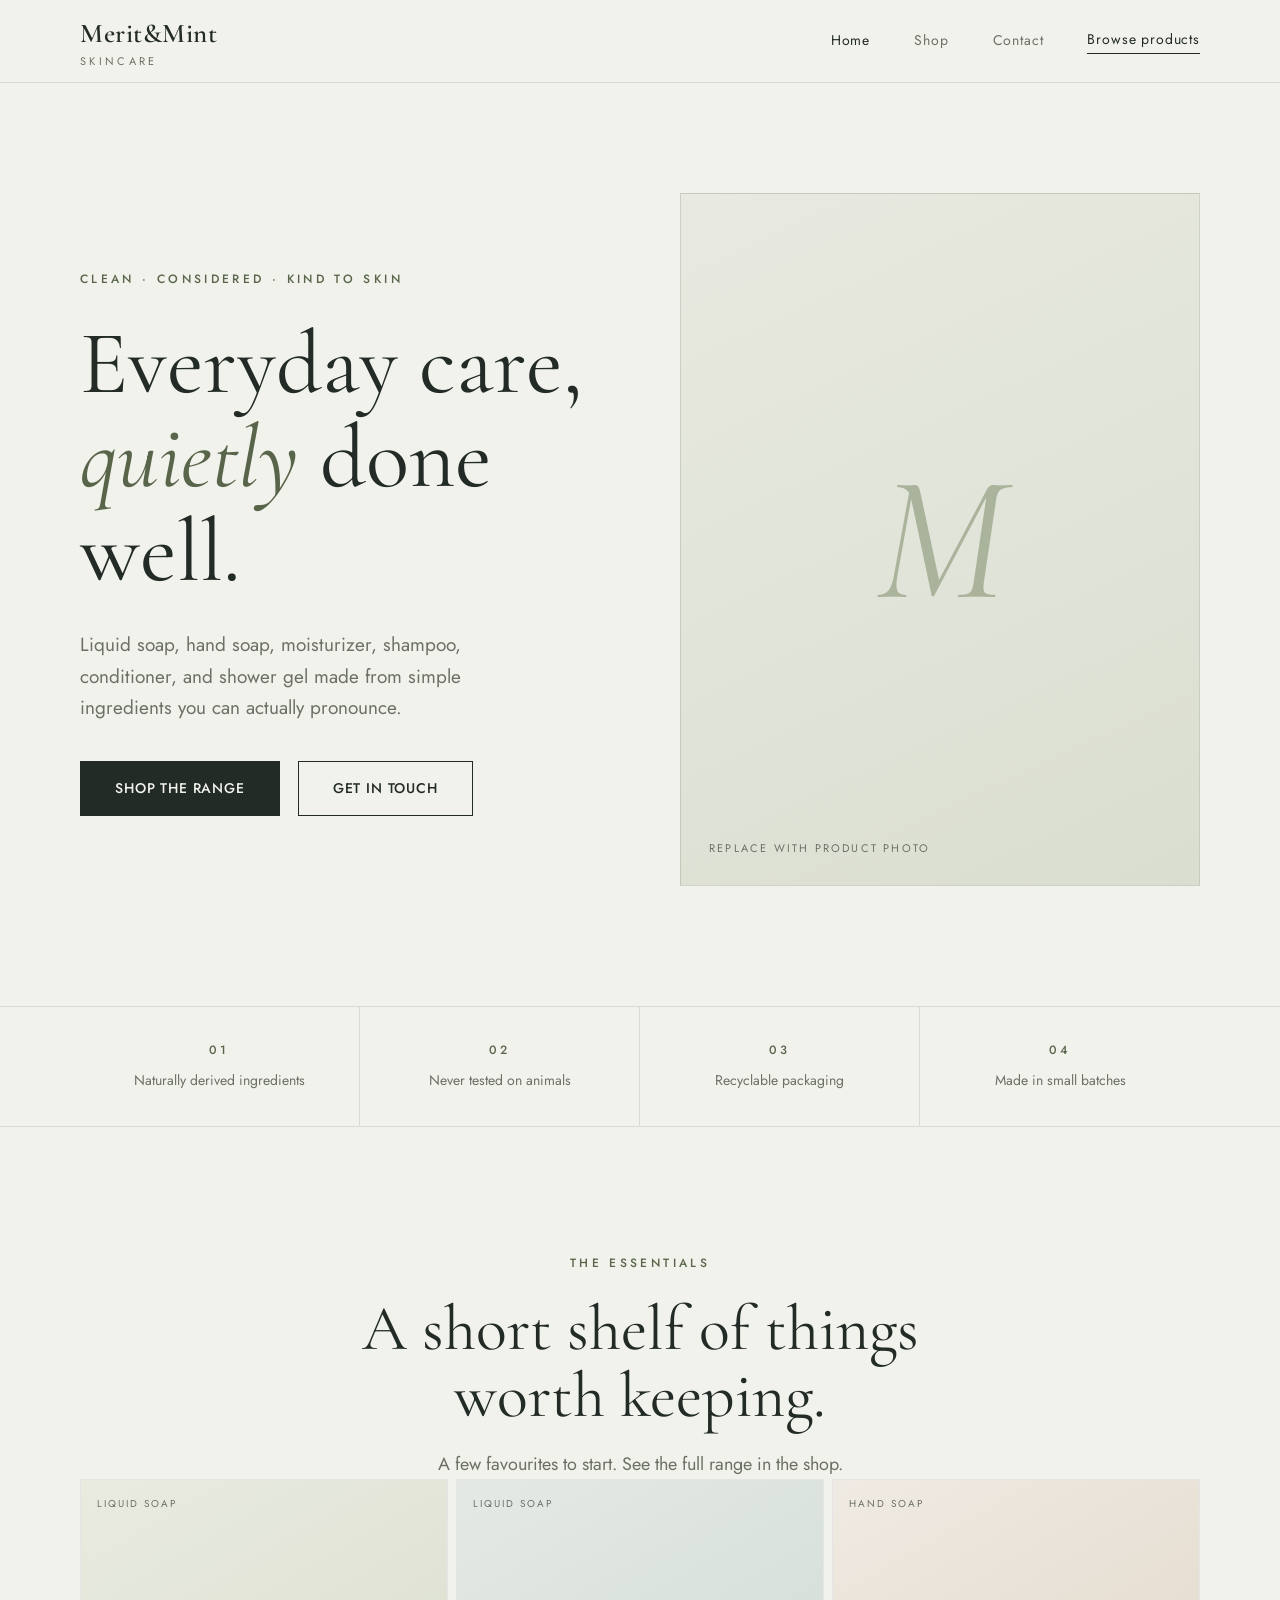
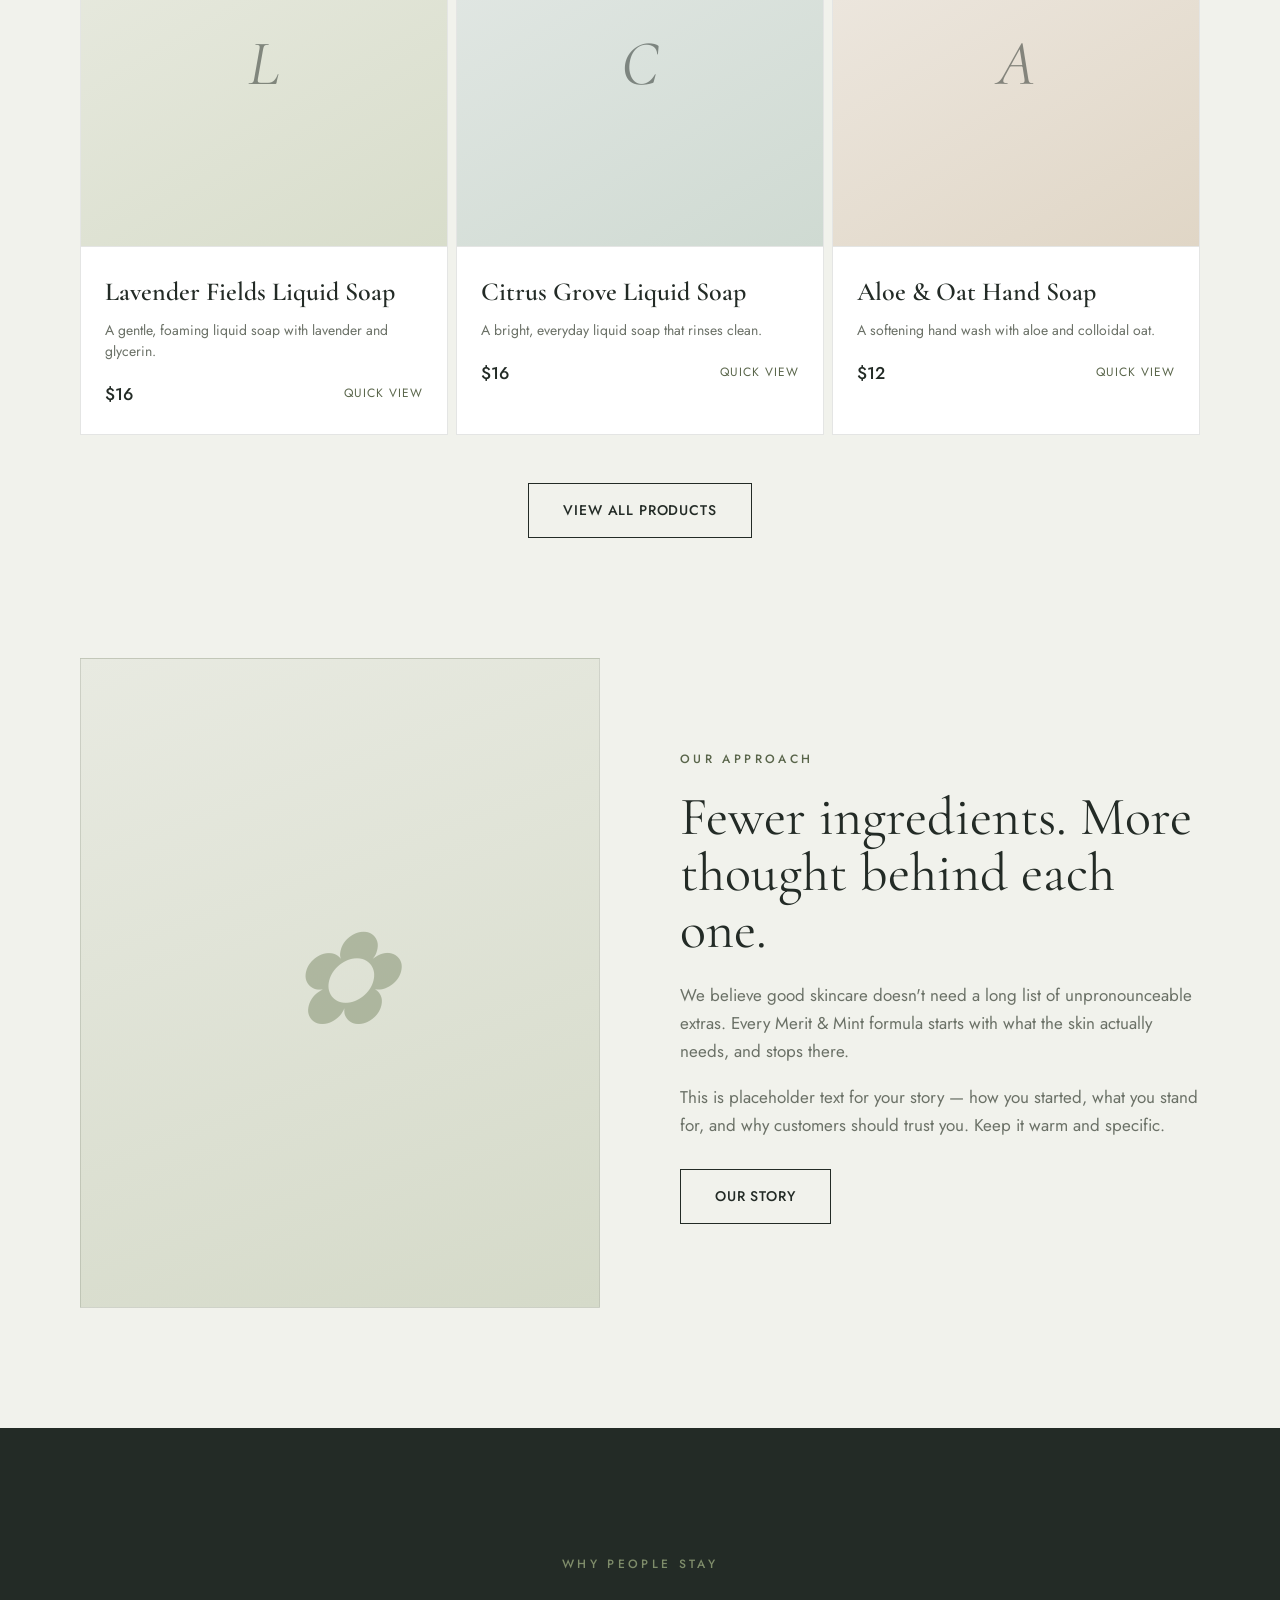
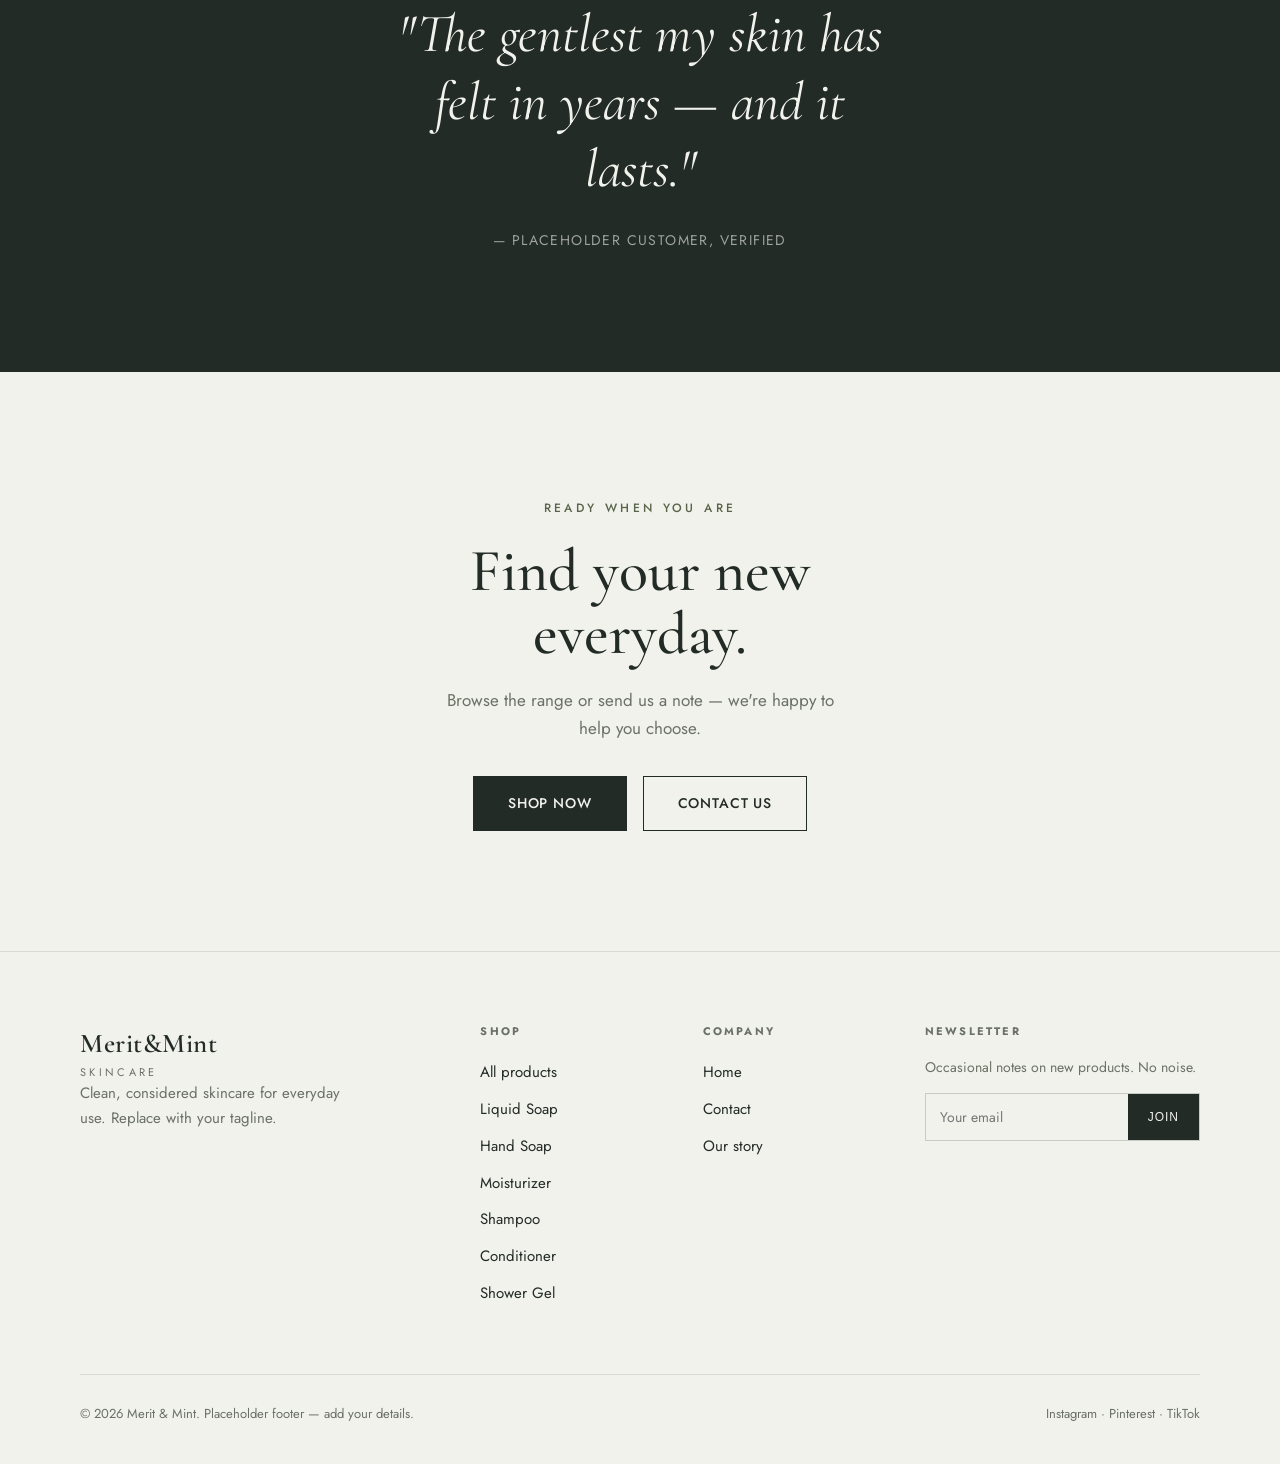
==== index.html @ 52309c60 "Initial commit: skincare site" ====
<!DOCTYPE html>
<html lang="en">
<head>
<meta charset="UTF-8">
<meta name="viewport" content="width=device-width, initial-scale=1.0">
<title>Merit &amp; Mint — Clean skincare, made simple</title>
<meta name="description" content="Merit &amp; Mint makes clean, considered liquid soap, hand soap, moisturizer, shampoo, conditioner, and shower gel for everyday skin.">
<link rel="preconnect" href="https://fonts.googleapis.com">
<link rel="preconnect" href="https://fonts.gstatic.com" crossorigin>
<link href="https://fonts.googleapis.com/css2?family=Cormorant+Garamond:ital,wght@0,400;0,500;0,600;1,400;1,500&family=Jost:wght@300;400;500&display=swap" rel="stylesheet">
<link rel="stylesheet" href="assets/style.css">
</head>
<body>

<!-- NAV -->
<header class="nav">
  <div class="wrap nav-inner">
    <a href="index.html" class="brand">Merit&amp;Mint<small>Skincare</small></a>
    <nav class="nav-links">
      <a href="index.html" class="active">Home</a>
      <a href="shop.html">Shop</a>
      <a href="contact.html">Contact</a>
      <a href="shop.html" class="nav-cta">Browse products</a>
    </nav>
    <button class="burger" aria-label="Menu"><span></span><span></span><span></span></button>
  </div>
</header>

<!-- HERO -->
<section class="hero">
  <div class="wrap hero-grid">
    <div class="reveal">
      <span class="label">Clean · Considered · Kind to skin</span>
      <h1 class="serif">Everyday care, <em>quietly</em> done well.</h1>
      <p>Liquid soap, hand soap, moisturizer, shampoo, conditioner, and shower gel made from simple ingredients you can actually pronounce.</p>
      <div class="hero-actions">
        <a href="shop.html" class="btn">Shop the range</a>
        <a href="contact.html" class="btn btn-line">Get in touch</a>
      </div>
    </div>
    <figure class="hero-figure reveal">
      <span class="leaf">M</span>
      <span class="tag">Replace with product photo</span>
    </figure>
  </div>
</section>

<!-- VALUES STRIP -->
<div class="strip">
  <div class="wrap">
    <div class="strip-inner">
      <div class="strip-item"><span class="label">01</span><p>Naturally derived ingredients</p></div>
      <div class="strip-item"><span class="label">02</span><p>Never tested on animals</p></div>
      <div class="strip-item"><span class="label">03</span><p>Recyclable packaging</p></div>
      <div class="strip-item"><span class="label">04</span><p>Made in small batches</p></div>
    </div>
  </div>
</div>

<!-- FEATURED -->
<section class="section">
  <div class="wrap">
    <div class="section-head center reveal">
      <span class="label">The essentials</span>
      <h2 class="serif">A short shelf of things worth keeping.</h2>
      <p>A few favourites to start. See the full range in the shop.</p>
    </div>
    <div class="grid" id="featured-grid"></div>
    <div style="text-align:center;margin-top:48px" class="reveal">
      <a href="shop.html" class="btn btn-line">View all products</a>
    </div>
  </div>
</section>

<!-- SPLIT / STORY -->
<section class="section" style="padding-top:0">
  <div class="wrap split">
    <figure class="split-figure reveal"><span class="leaf">✿</span></figure>
    <div class="reveal">
      <span class="label">Our approach</span>
      <h2 class="serif">Fewer ingredients. More thought behind each one.</h2>
      <p>We believe good skincare doesn't need a long list of unpronounceable extras. Every Merit &amp; Mint formula starts with what the skin actually needs, and stops there.</p>
      <p>This is placeholder text for your story — how you started, what you stand for, and why customers should trust you. Keep it warm and specific.</p>
      <a href="contact.html" class="btn btn-line" style="margin-top:12px">Our story</a>
    </div>
  </div>
</section>

<!-- BAND / QUOTE -->
<section class="section band">
  <div class="wrap center">
    <span class="label">Why people stay</span>
    <blockquote>"The gentlest my skin has felt in years — and it lasts."</blockquote>
    <p style="color:rgba(241,242,236,.6);margin-top:26px;font-size:14px;letter-spacing:.1em">— PLACEHOLDER CUSTOMER, VERIFIED</p>
  </div>
</section>

<!-- CTA -->
<section class="section" style="text-align:center">
  <div class="wrap reveal">
    <span class="label">Ready when you are</span>
    <h2 class="serif" style="font-size:clamp(36px,5vw,60px);margin:20px auto;max-width:18ch">Find your new everyday.</h2>
    <p style="color:var(--stone);max-width:40ch;margin:0 auto 34px">Browse the range or send us a note — we're happy to help you choose.</p>
    <div style="display:flex;gap:16px;justify-content:center;flex-wrap:wrap">
      <a href="shop.html" class="btn">Shop now</a>
      <a href="contact.html" class="btn btn-line">Contact us</a>
    </div>
  </div>
</section>

<!-- MODAL -->
<div class="modal" id="modal" aria-hidden="true">
  <div class="modal-card" role="dialog" aria-modal="true">
    <button class="modal-close" aria-label="Close">✕</button>
    <div class="modal-img tone-1"><span class="glyph">V</span></div>
    <div class="modal-body">
      <span class="card-cat label" data-cat></span>
      <h3 data-name></h3>
      <span class="price" data-price></span>
      <p class="long" data-long></p>
      <ul data-details></ul>
      <a class="btn" data-enquire href="contact.html" style="margin-top:10px;text-align:center">Enquire about this</a>
    </div>
  </div>
</div>

<!-- FOOTER -->
<footer class="footer">
  <div class="wrap">
    <div class="foot-top">
      <div class="foot-brand">
        <a href="index.html" class="brand">Merit&amp;Mint<small>Skincare</small></a>
        <p>Clean, considered skincare for everyday use. Replace with your tagline.</p>
      </div>
      <div class="foot-col">
        <h5>Shop</h5>
        <a href="shop.html">All products</a>
        <a href="shop.html">Liquid Soap</a>
        <a href="shop.html">Hand Soap</a>
        <a href="shop.html">Moisturizer</a>
        <a href="shop.html">Shampoo</a>
        <a href="shop.html">Conditioner</a>
        <a href="shop.html">Shower Gel</a>
      </div>
      <div class="foot-col">
        <h5>Company</h5>
        <a href="index.html">Home</a>
        <a href="contact.html">Contact</a>
        <a href="contact.html">Our story</a>
      </div>
      <div class="foot-news">
        <h5 style="font-size:11px;letter-spacing:.2em;text-transform:uppercase;color:var(--stone);margin-bottom:16px">Newsletter</h5>
        <p>Occasional notes on new products. No noise.</p>
        <form class="row" id="news-form">
          <input type="email" placeholder="Your email" aria-label="Email" required>
          <button type="submit">Join</button>
        </form>
      </div>
    </div>
    <div class="foot-bottom">
      <span>© <span id="year">2026</span> Merit &amp; Mint. Placeholder footer — add your details.</span>
      <span>Instagram · Pinterest · TikTok</span>
    </div>
  </div>
</footer>

<script src="assets/script.js"></script>
</body>
</html>
---- assets/style.css ----
/* =========================================================
   MERIT & MINT — shared stylesheet
   Spa-luxe skincare brand. Core palette lives in :root below.
   ========================================================= */

:root{
  --bg:#F1F2EC;          /* soft mineral off-white */
  --surface:#FFFFFF;     /* cards / panels */
  --surface-2:#E8EAE1;   /* tonal tiles */
  --ink:#232B26;         /* deep pine charcoal */
  --stone:#6B7167;       /* muted secondary text */
  --sage:#7E8C6A;        /* accent */
  --sage-deep:#59654A;   /* accent for text/hover */
  --line:rgba(35,43,38,0.12);
  --line-strong:rgba(35,43,38,0.20);
  --max:1200px;
  --ease:cubic-bezier(.22,.61,.36,1);
}

*{box-sizing:border-box;margin:0;padding:0}
html{scroll-behavior:smooth}
body{
  background:var(--bg);
  color:var(--ink);
  font-family:'Jost',system-ui,sans-serif;
  font-size:17px;
  line-height:1.65;
  font-weight:400;
  -webkit-font-smoothing:antialiased;
}
img{max-width:100%;display:block}
a{color:inherit;text-decoration:none}
.wrap{max-width:var(--max);margin:0 auto;padding:0 40px}
.serif{font-family:'Cormorant Garamond',Georgia,serif;font-weight:500;line-height:1.05;letter-spacing:0}

/* utility label — letter-spaced small caps */
.label{
  font-size:12px;letter-spacing:.28em;text-transform:uppercase;
  font-weight:500;color:var(--sage-deep);
}

/* buttons */
.btn{
  display:inline-block;font-weight:500;font-size:14px;letter-spacing:.06em;
  text-transform:uppercase;padding:15px 34px;border-radius:0;cursor:pointer;
  background:var(--ink);color:var(--bg);border:1px solid var(--ink);
  transition:background .25s var(--ease),color .25s var(--ease);
}
.btn:hover{background:transparent;color:var(--ink)}
.btn-line{background:transparent;color:var(--ink)}
.btn-line:hover{background:var(--ink);color:var(--bg)}
.btn-sm{padding:11px 22px;font-size:12px}

/* =================== NAV =================== */
.nav{
  position:sticky;top:0;z-index:100;
  background:rgba(241,242,236,.82);
  backdrop-filter:blur(14px);
  border-bottom:1px solid var(--line);
}
.nav-inner{display:flex;align-items:center;justify-content:space-between;height:82px}
.brand{font-family:'Cormorant Garamond',serif;font-weight:600;font-size:27px;letter-spacing:.02em}
.brand small{font-size:11px;letter-spacing:.3em;display:block;text-transform:uppercase;color:var(--stone);font-family:'Jost',sans-serif;font-weight:400;margin-top:-4px}
.nav-links{display:flex;gap:44px;align-items:center}
.nav-links a{font-size:14px;letter-spacing:.06em;color:var(--stone);transition:color .2s}
.nav-links a:hover,.nav-links a.active{color:var(--ink)}
.nav-cta{color:var(--ink)!important;border-bottom:1px solid var(--ink);padding-bottom:2px}
.burger{display:none;background:none;border:none;cursor:pointer;width:30px;height:22px;position:relative}
.burger span{position:absolute;left:0;right:0;height:1.5px;background:var(--ink);transition:.3s}
.burger span:nth-child(1){top:0}
.burger span:nth-child(2){top:10px}
.burger span:nth-child(3){top:20px}

/* =================== HERO =================== */
.hero{padding:110px 0 120px}
.hero-grid{display:grid;grid-template-columns:1fr 1fr;gap:80px;align-items:center}
.hero h1{font-size:clamp(52px,7vw,104px);margin:26px 0 30px;font-weight:400}
.hero h1 em{font-style:italic;color:var(--sage-deep)}
.hero p{font-size:19px;color:var(--stone);max-width:38ch;margin-bottom:38px}
.hero-actions{display:flex;gap:18px;flex-wrap:wrap;align-items:center}
.hero-figure{
  aspect-ratio:3/4;position:relative;
  background:linear-gradient(155deg,var(--surface-2),#DADED0);
  border:1px solid var(--line);overflow:hidden;
}
.hero-figure .leaf{
  position:absolute;top:50%;left:50%;transform:translate(-50%,-50%);
  font-family:'Cormorant Garamond',serif;font-style:italic;
  font-size:clamp(90px,14vw,180px);color:var(--sage);opacity:.55;font-weight:400;
}
.hero-figure .tag{
  position:absolute;bottom:28px;left:28px;
  font-size:11px;letter-spacing:.2em;text-transform:uppercase;color:var(--stone);
}

/* =================== VALUES STRIP =================== */
.strip{border-top:1px solid var(--line);border-bottom:1px solid var(--line)}
.strip-inner{display:grid;grid-template-columns:repeat(4,1fr)}
.strip-item{padding:34px 26px;border-right:1px solid var(--line);text-align:center}
.strip-item:last-child{border-right:none}
.strip-item .label{display:block;margin-bottom:8px}
.strip-item p{font-size:14px;color:var(--stone)}

/* =================== SECTION SHELL =================== */
.section{padding:120px 0}
.section-head{max-width:56ch}
.section-head.center{margin:0 auto;text-align:center}
.section-head h2{font-size:clamp(38px,5vw,64px);margin:20px 0;font-weight:400}
.section-head p{color:var(--stone);font-size:18px}

/* =================== PRODUCT GRID =================== */
.filters{display:flex;gap:12px;flex-wrap:wrap;justify-content:center;margin:44px 0 56px}
.filter{
  font-size:13px;letter-spacing:.08em;text-transform:uppercase;
  padding:9px 22px;border:1px solid var(--line-strong);background:transparent;
  color:var(--stone);cursor:pointer;transition:.2s;font-family:inherit;
}
.filter:hover{color:var(--ink);border-color:var(--ink)}
.filter.active{background:var(--ink);color:var(--bg);border-color:var(--ink)}

.grid{display:grid;grid-template-columns:repeat(3,1fr);gap:8px}
.card{
  background:var(--surface);border:1px solid var(--line);
  display:flex;flex-direction:column;cursor:pointer;
  transition:transform .35s var(--ease),box-shadow .35s var(--ease);
}
.card:hover{transform:translateY(-4px);box-shadow:0 24px 50px -30px rgba(35,43,38,.35)}
.card-img{
  aspect-ratio:1/1;position:relative;overflow:hidden;
  display:flex;align-items:center;justify-content:center;
}
.card-img .glyph{font-family:'Cormorant Garamond',serif;font-style:italic;font-size:64px;color:var(--ink);opacity:.5}
.card-cat{position:absolute;top:16px;left:16px;font-size:10px;letter-spacing:.2em;text-transform:uppercase;color:var(--stone)}
.card-body{padding:24px 24px 26px;display:flex;flex-direction:column;gap:6px;border-top:1px solid var(--line)}
.card-body h3{font-family:'Cormorant Garamond',serif;font-size:26px;font-weight:600;letter-spacing:0}
.card-body .desc{font-size:14px;color:var(--stone);line-height:1.5}
.card-foot{display:flex;align-items:center;justify-content:space-between;margin-top:12px}
.card-price{font-size:17px;font-weight:500}
.card-enquire{font-size:12px;letter-spacing:.08em;text-transform:uppercase;color:var(--sage-deep);border-bottom:1px solid transparent;transition:.2s}
.card:hover .card-enquire{border-color:var(--sage-deep)}

/* soft tonal backgrounds cycled per card */
.tone-1{background:linear-gradient(150deg,#E9EBE1,#D8DDCB)}
.tone-2{background:linear-gradient(150deg,#EFEAE3,#E0D6C6)}
.tone-3{background:linear-gradient(150deg,#E4E9E6,#CFDAD2)}
.tone-4{background:linear-gradient(150deg,#ECEBE6,#DAD8CD)}

/* =================== FEATURE / SPLIT =================== */
.split{display:grid;grid-template-columns:1fr 1fr;gap:80px;align-items:center}
.split-figure{aspect-ratio:4/5;background:linear-gradient(160deg,var(--surface-2),#D5DAC9);border:1px solid var(--line);position:relative}
.split-figure .leaf{position:absolute;top:50%;left:50%;transform:translate(-50%,-50%);font-family:'Cormorant Garamond',serif;font-style:italic;font-size:130px;color:var(--sage);opacity:.5}
.split h2{font-size:clamp(34px,4.4vw,54px);font-weight:400;margin:18px 0 22px}
.split p{color:var(--stone);margin-bottom:18px}

/* dark band */
.band{background:var(--ink);color:var(--bg)}
.band .label{color:var(--sage)}
.band blockquote{font-family:'Cormorant Garamond',serif;font-weight:400;font-size:clamp(30px,4.4vw,54px);line-height:1.25;max-width:22ch;margin:24px auto 0;text-align:center;font-style:italic}
.band .center{text-align:center}

/* =================== CONTACT =================== */
.contact-grid{display:grid;grid-template-columns:1fr 1.1fr;gap:80px}
.contact-info h2{font-size:clamp(36px,5vw,60px);font-weight:400;margin:20px 0 24px}
.contact-info p{color:var(--stone);margin-bottom:28px;max-width:34ch}
.info-row{padding:20px 0;border-top:1px solid var(--line)}
.info-row .label{display:block;margin-bottom:6px}
.info-row a,.info-row span{font-size:17px}

.form{display:flex;flex-direction:column;gap:22px}
.field{display:flex;flex-direction:column;gap:9px}
.field label{font-size:12px;letter-spacing:.14em;text-transform:uppercase;color:var(--stone)}
.field input,.field textarea,.field select{
  font-family:inherit;font-size:16px;color:var(--ink);
  background:var(--surface);border:1px solid var(--line-strong);
  padding:15px 16px;border-radius:0;transition:border-color .2s;
}
.field input:focus,.field textarea:focus,.field select:focus{outline:none;border-color:var(--sage-deep)}
.field textarea{resize:vertical;min-height:130px}
.field.two{display:grid;grid-template-columns:1fr 1fr;gap:22px}
.form-note{font-size:13px;color:var(--stone)}
.form-success{
  display:none;padding:24px;border:1px solid var(--sage);background:#E9EDE0;
  color:var(--sage-deep);font-size:15px;
}
.form-success.show{display:block}

/* =================== QUICK-VIEW MODAL =================== */
.modal{
  position:fixed;inset:0;z-index:200;display:none;
  align-items:center;justify-content:center;padding:24px;
  background:rgba(35,43,38,.55);backdrop-filter:blur(4px);
}
.modal.open{display:flex}
.modal-card{
  background:var(--bg);max-width:820px;width:100%;
  display:grid;grid-template-columns:1fr 1fr;position:relative;
  border:1px solid var(--line);max-height:88vh;overflow:hidden;
}
.modal-img{aspect-ratio:1/1;display:flex;align-items:center;justify-content:center}
.modal-img .glyph{font-family:'Cormorant Garamond',serif;font-style:italic;font-size:96px;color:var(--ink);opacity:.5}
.modal-body{padding:44px 40px;display:flex;flex-direction:column;gap:14px;overflow-y:auto}
.modal-body .card-cat{position:static}
.modal-body h3{font-family:'Cormorant Garamond',serif;font-size:38px;font-weight:600;line-height:1.05}
.modal-body .price{font-size:22px;font-weight:500}
.modal-body .long{color:var(--stone);font-size:15px}
.modal-body ul{list-style:none;display:flex;flex-direction:column;gap:8px;margin:6px 0}
.modal-body ul li{font-size:14px;color:var(--stone);padding-left:18px;position:relative}
.modal-body ul li::before{content:'';position:absolute;left:0;top:9px;width:6px;height:6px;background:var(--sage);border-radius:50%}
.modal-close{position:absolute;top:16px;right:16px;background:var(--bg);border:1px solid var(--line-strong);width:38px;height:38px;cursor:pointer;font-size:18px;z-index:2;transition:.2s}
.modal-close:hover{background:var(--ink);color:var(--bg)}

/* =================== FOOTER =================== */
.footer{border-top:1px solid var(--line);padding:70px 0 40px}
.foot-top{display:grid;grid-template-columns:2fr 1fr 1fr 1.3fr;gap:44px;margin-bottom:56px}
.foot-brand .brand{margin-bottom:16px}
.foot-brand p{color:var(--stone);font-size:15px;max-width:30ch}
.foot-col h5{font-size:11px;letter-spacing:.2em;text-transform:uppercase;color:var(--stone);margin-bottom:20px}
.foot-col a{display:block;font-size:15px;margin-bottom:12px;color:var(--ink);transition:color .2s}
.foot-col a:hover{color:var(--sage-deep)}
.foot-news p{font-size:14px;color:var(--stone);margin-bottom:14px}
.foot-news .row{display:flex;border:1px solid var(--line-strong)}
.foot-news input{flex:1;border:none;background:transparent;padding:13px 14px;font-family:inherit;font-size:14px;color:var(--ink)}
.foot-news input:focus{outline:none}
.foot-news button{border:none;background:var(--ink);color:var(--bg);padding:0 20px;cursor:pointer;font-size:12px;letter-spacing:.08em;text-transform:uppercase}
.foot-bottom{display:flex;justify-content:space-between;padding-top:28px;border-top:1px solid var(--line);color:var(--stone);font-size:13px;flex-wrap:wrap;gap:10px}

/* =================== REVEAL =================== */
.reveal{opacity:0;transform:translateY(22px);transition:opacity .8s var(--ease),transform .8s var(--ease)}
.reveal.in{opacity:1;transform:none}

/* =================== RESPONSIVE =================== */
@media (max-width:960px){
  .wrap{padding:0 28px}
  .nav-links{
    position:absolute;top:82px;left:0;right:0;flex-direction:column;gap:0;
    background:var(--bg);border-bottom:1px solid var(--line);
    max-height:0;overflow:hidden;transition:max-height .35s var(--ease);
  }
  .nav-links.open{max-height:340px}
  .nav-links a{width:100%;padding:16px 28px;border-top:1px solid var(--line)}
  .burger{display:block}
  .hero-grid{grid-template-columns:1fr;gap:52px}
  .hero-figure{max-width:440px}
  .strip-inner{grid-template-columns:1fr 1fr}
  .strip-item:nth-child(2){border-right:none}
  .strip-item{border-bottom:1px solid var(--line)}
  .grid{grid-template-columns:1fr 1fr}
  .split{grid-template-columns:1fr;gap:44px}
  .contact-grid{grid-template-columns:1fr;gap:52px}
  .modal-card{grid-template-columns:1fr;max-height:92vh;overflow-y:auto}
  .modal-img{aspect-ratio:16/10}
  .foot-top{grid-template-columns:1fr 1fr;gap:36px}
}
@media (max-width:600px){
  .wrap{padding:0 22px}
  .section{padding:80px 0}
  .hero{padding:64px 0 76px}
  .strip-inner{grid-template-columns:1fr}
  .strip-item{border-right:none}
  .grid{grid-template-columns:1fr}
  .field.two{grid-template-columns:1fr}
  .foot-top{grid-template-columns:1fr}
}
@media (prefers-reduced-motion:reduce){
  .reveal{opacity:1;transform:none;transition:none}
  html{scroll-behavior:auto}
  .card:hover{transform:none}
}
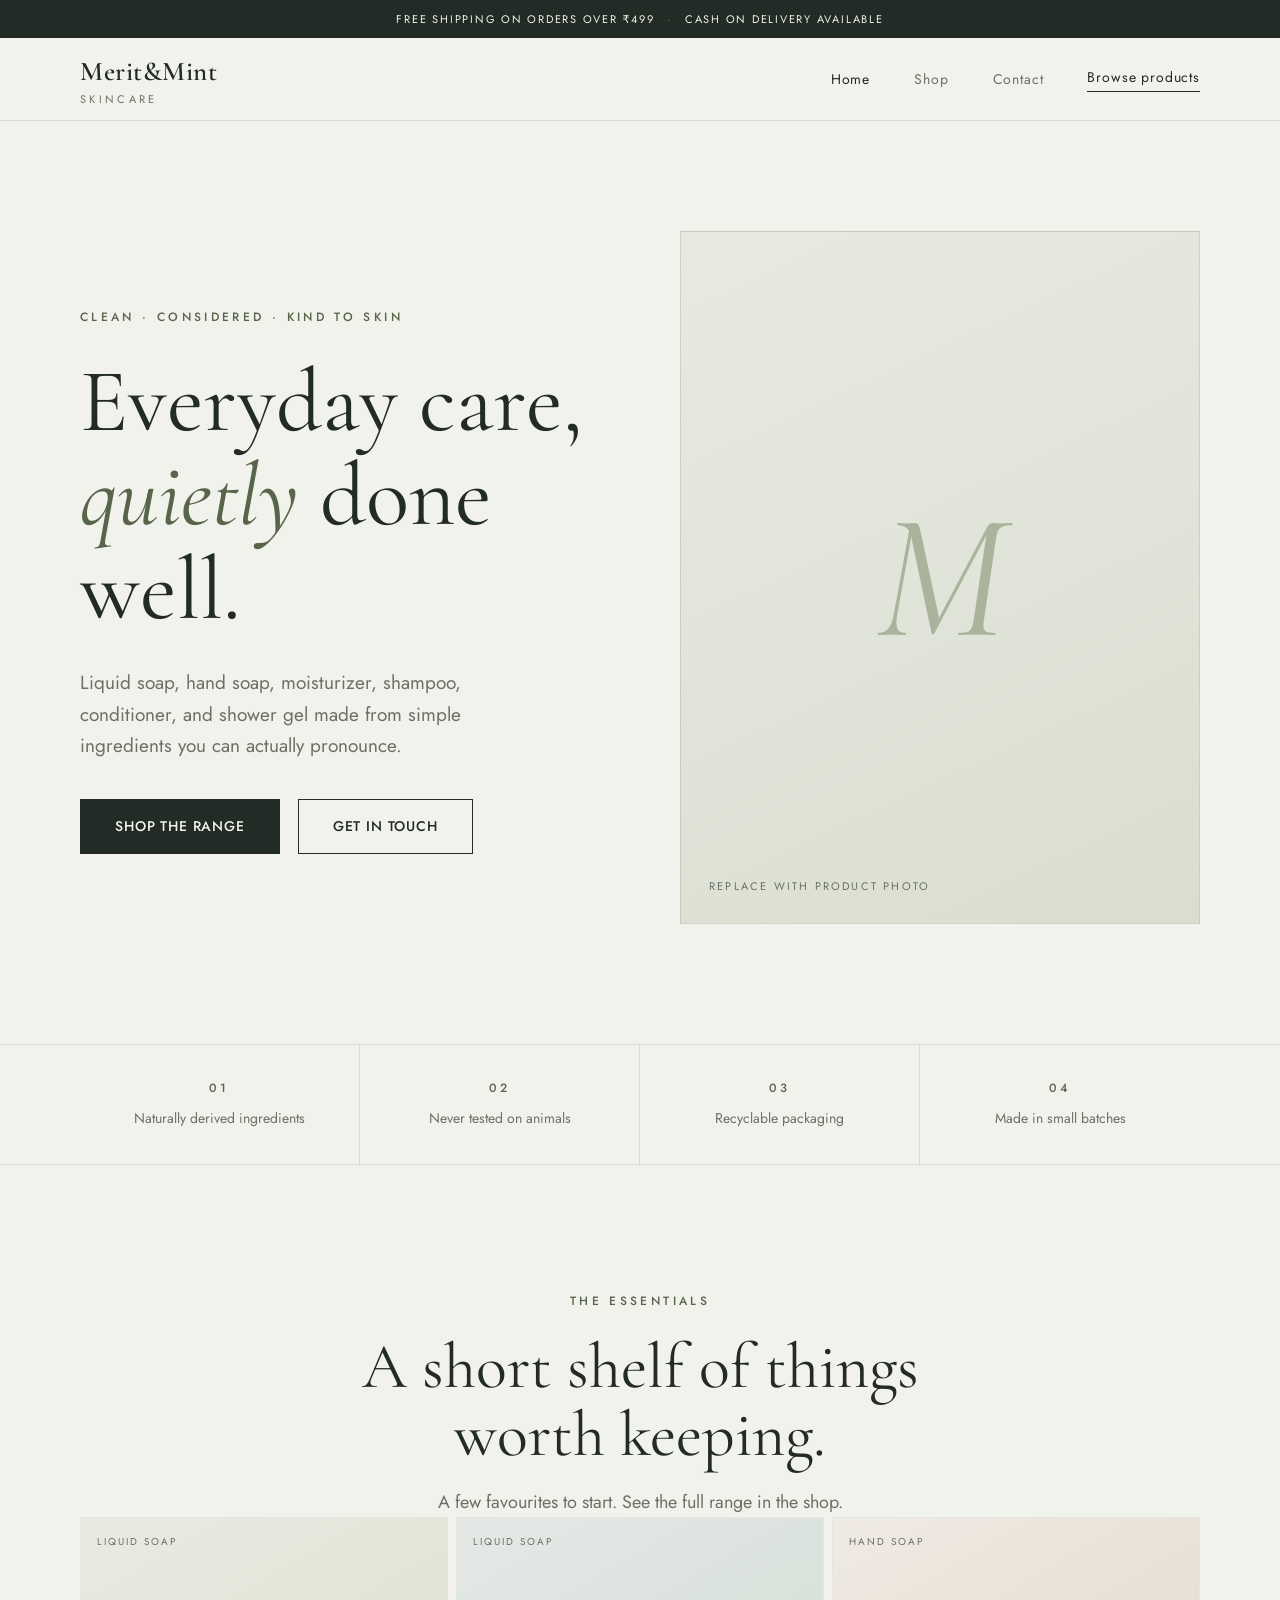
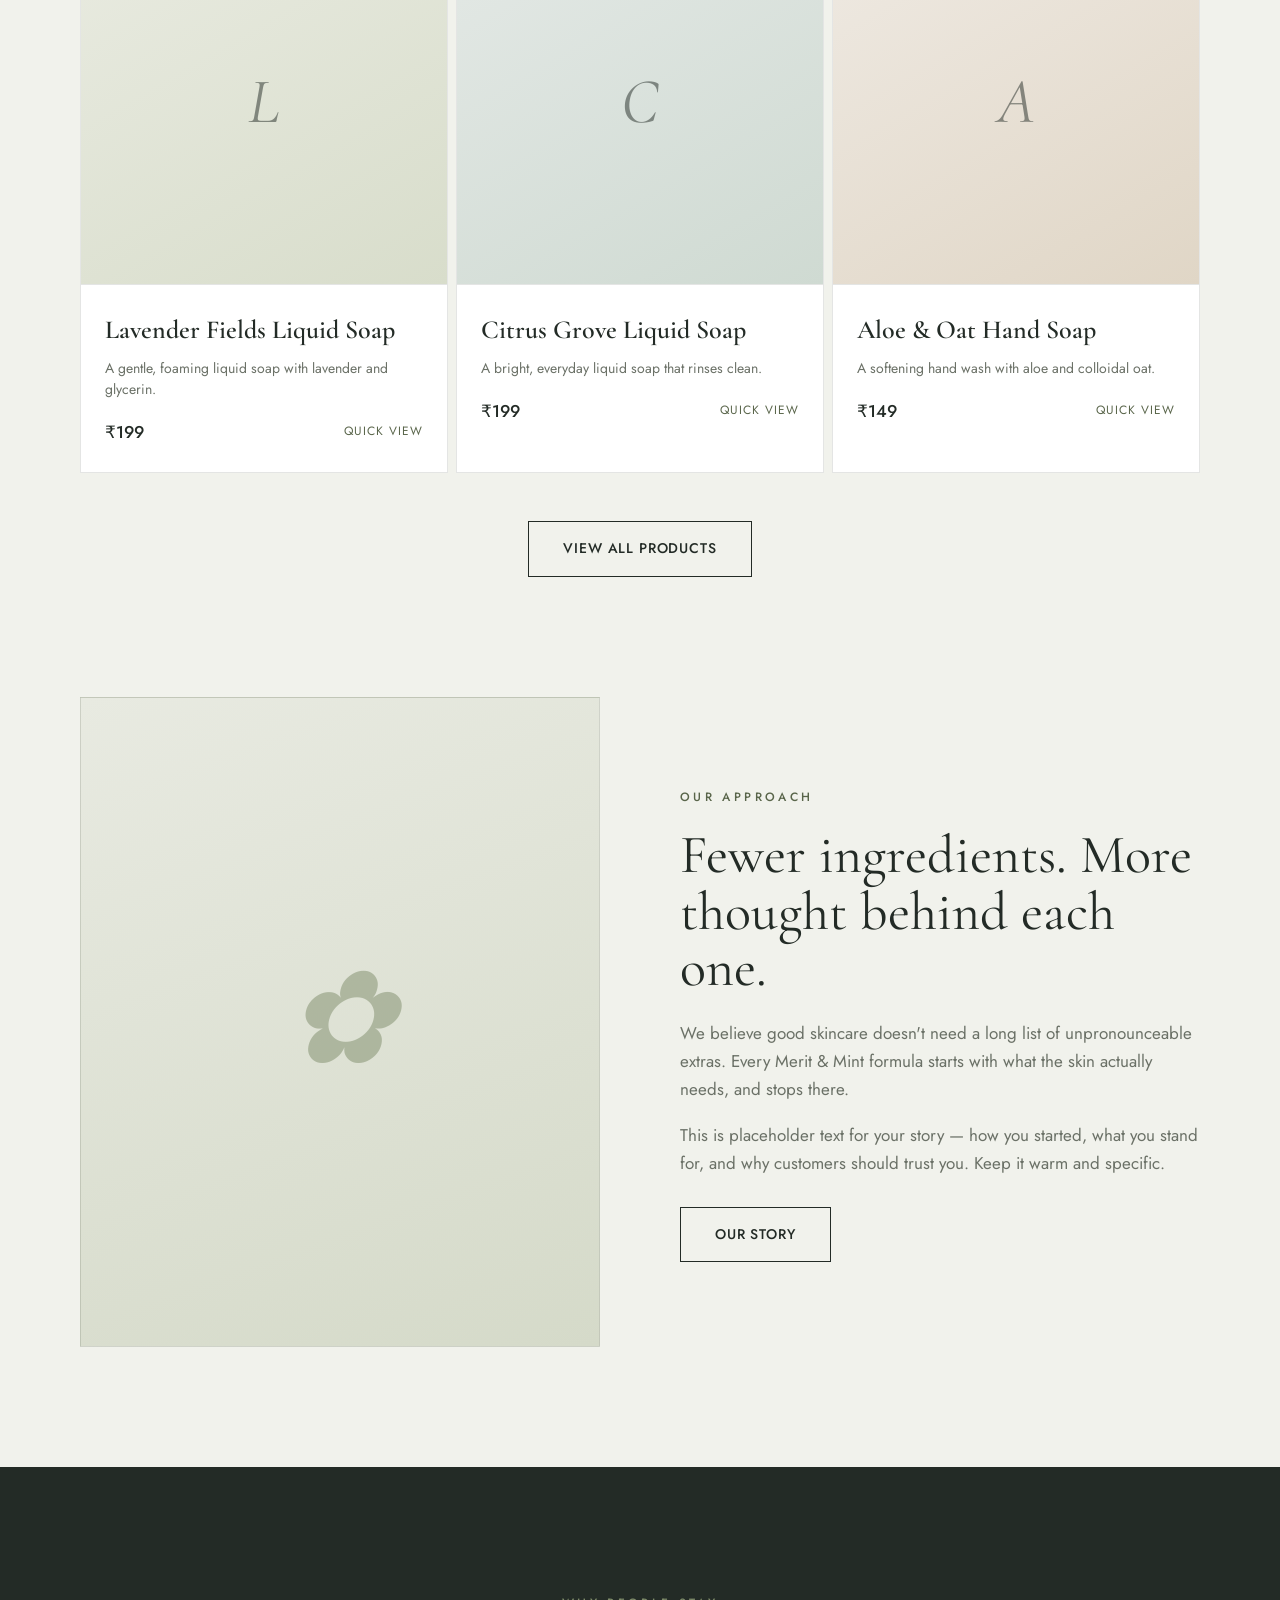
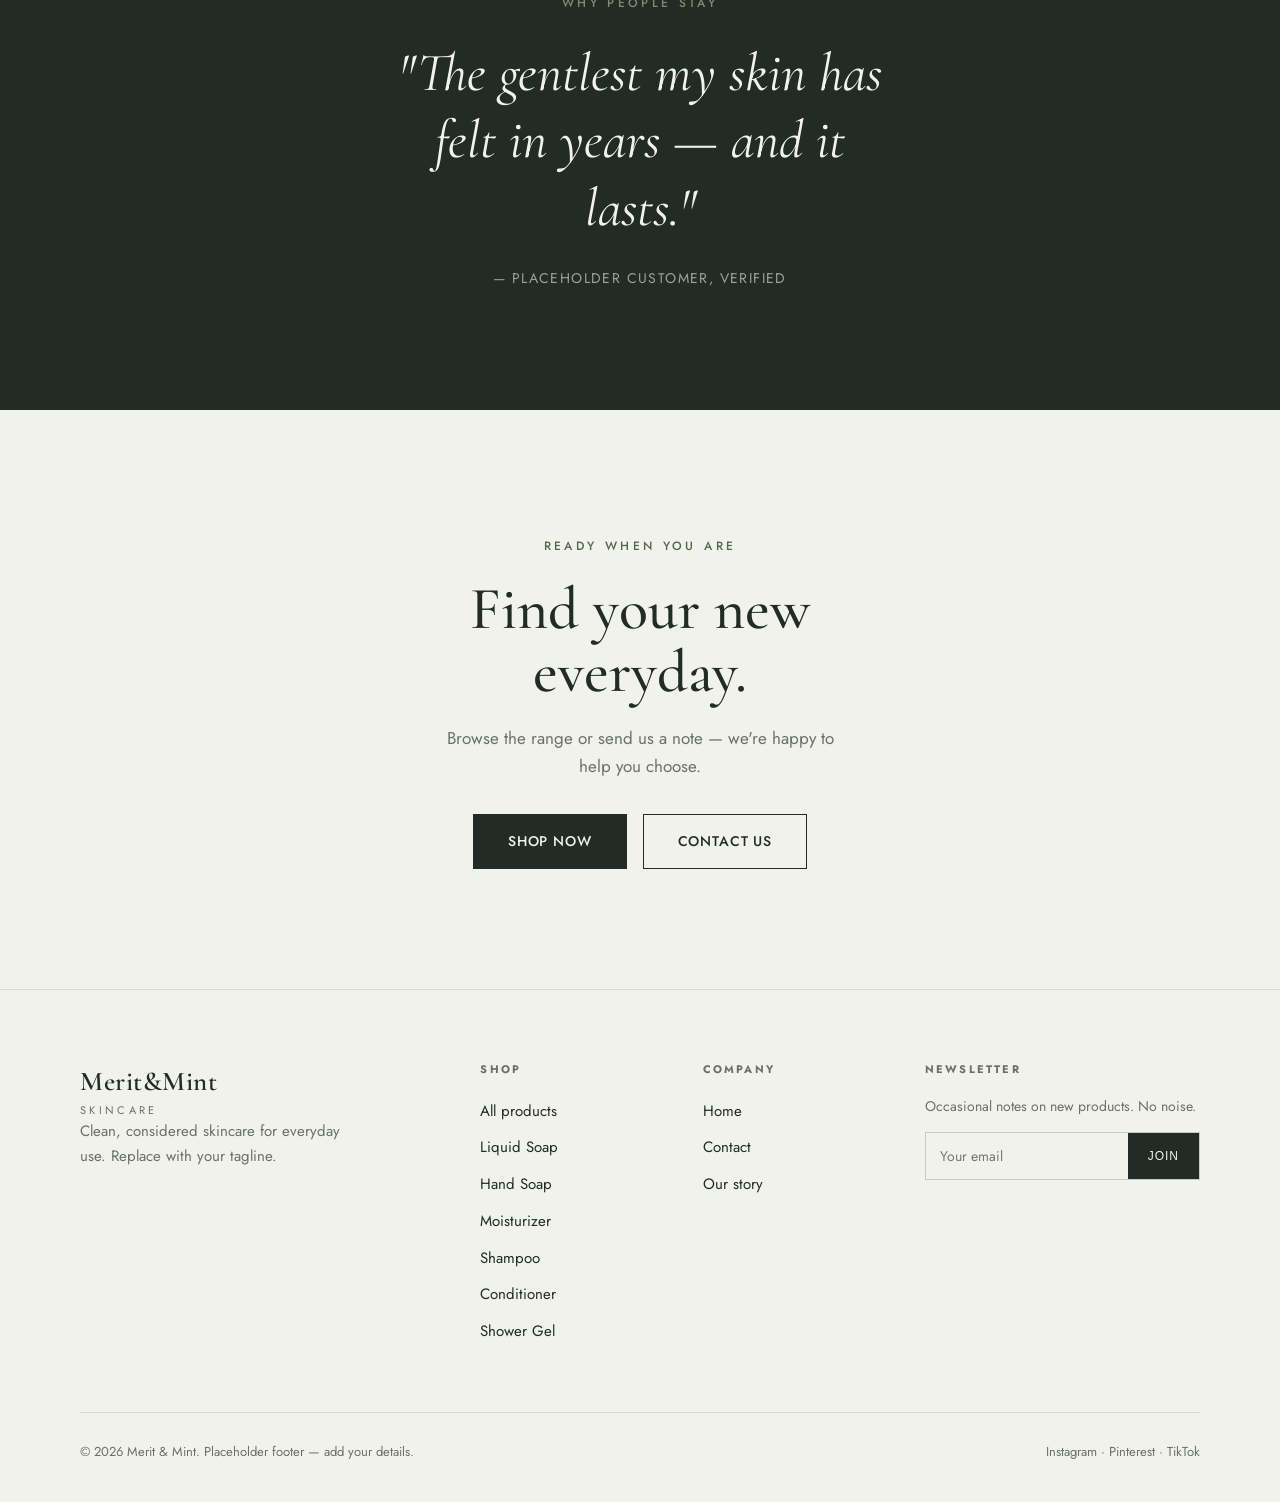
==== commit 4d73ffcb: "Localize for India: ₹ prices, +91 contact, shipping/COD banner" ====
--- a/index.html
+++ b/index.html
@@ -11,6 +11,9 @@
 <link rel="stylesheet" href="assets/style.css">
 </head>
 <body>
+
+<!-- ANNOUNCEMENT BAR -->
+<div class="promo-bar">Free shipping on orders over &#8377;499 <span>&middot;</span> Cash on Delivery available</div>
 
 <!-- NAV -->
 <header class="nav">
--- a/assets/style.css
+++ b/assets/style.css
@@ -50,6 +50,13 @@
 .btn-line{background:transparent;color:var(--ink)}
 .btn-line:hover{background:var(--ink);color:var(--bg)}
 .btn-sm{padding:11px 22px;font-size:12px}
+
+/* =================== ANNOUNCEMENT BAR =================== */
+.promo-bar{
+  background:var(--ink);color:var(--bg);text-align:center;
+  padding:10px 20px;font-size:11px;letter-spacing:.16em;text-transform:uppercase;
+}
+.promo-bar span{color:var(--sage);margin:0 8px}
 
 /* =================== NAV =================== */
 .nav{
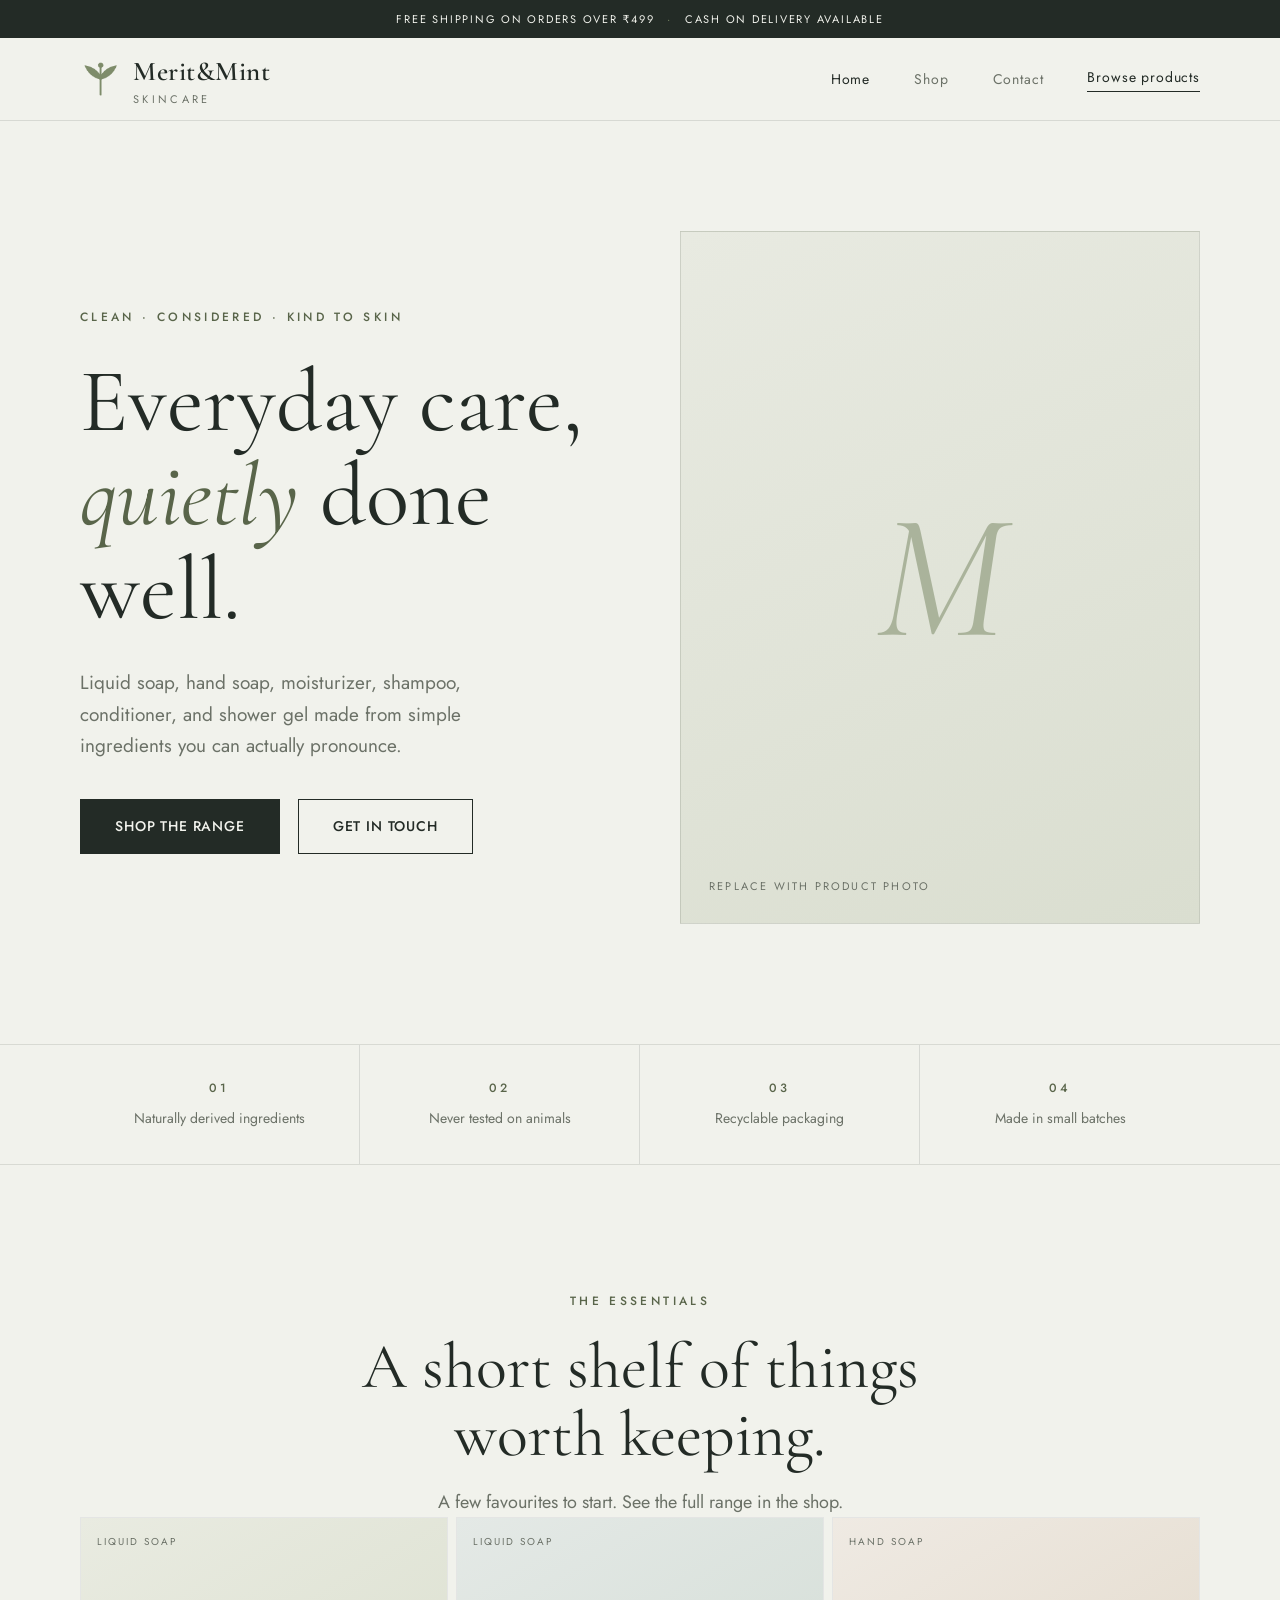
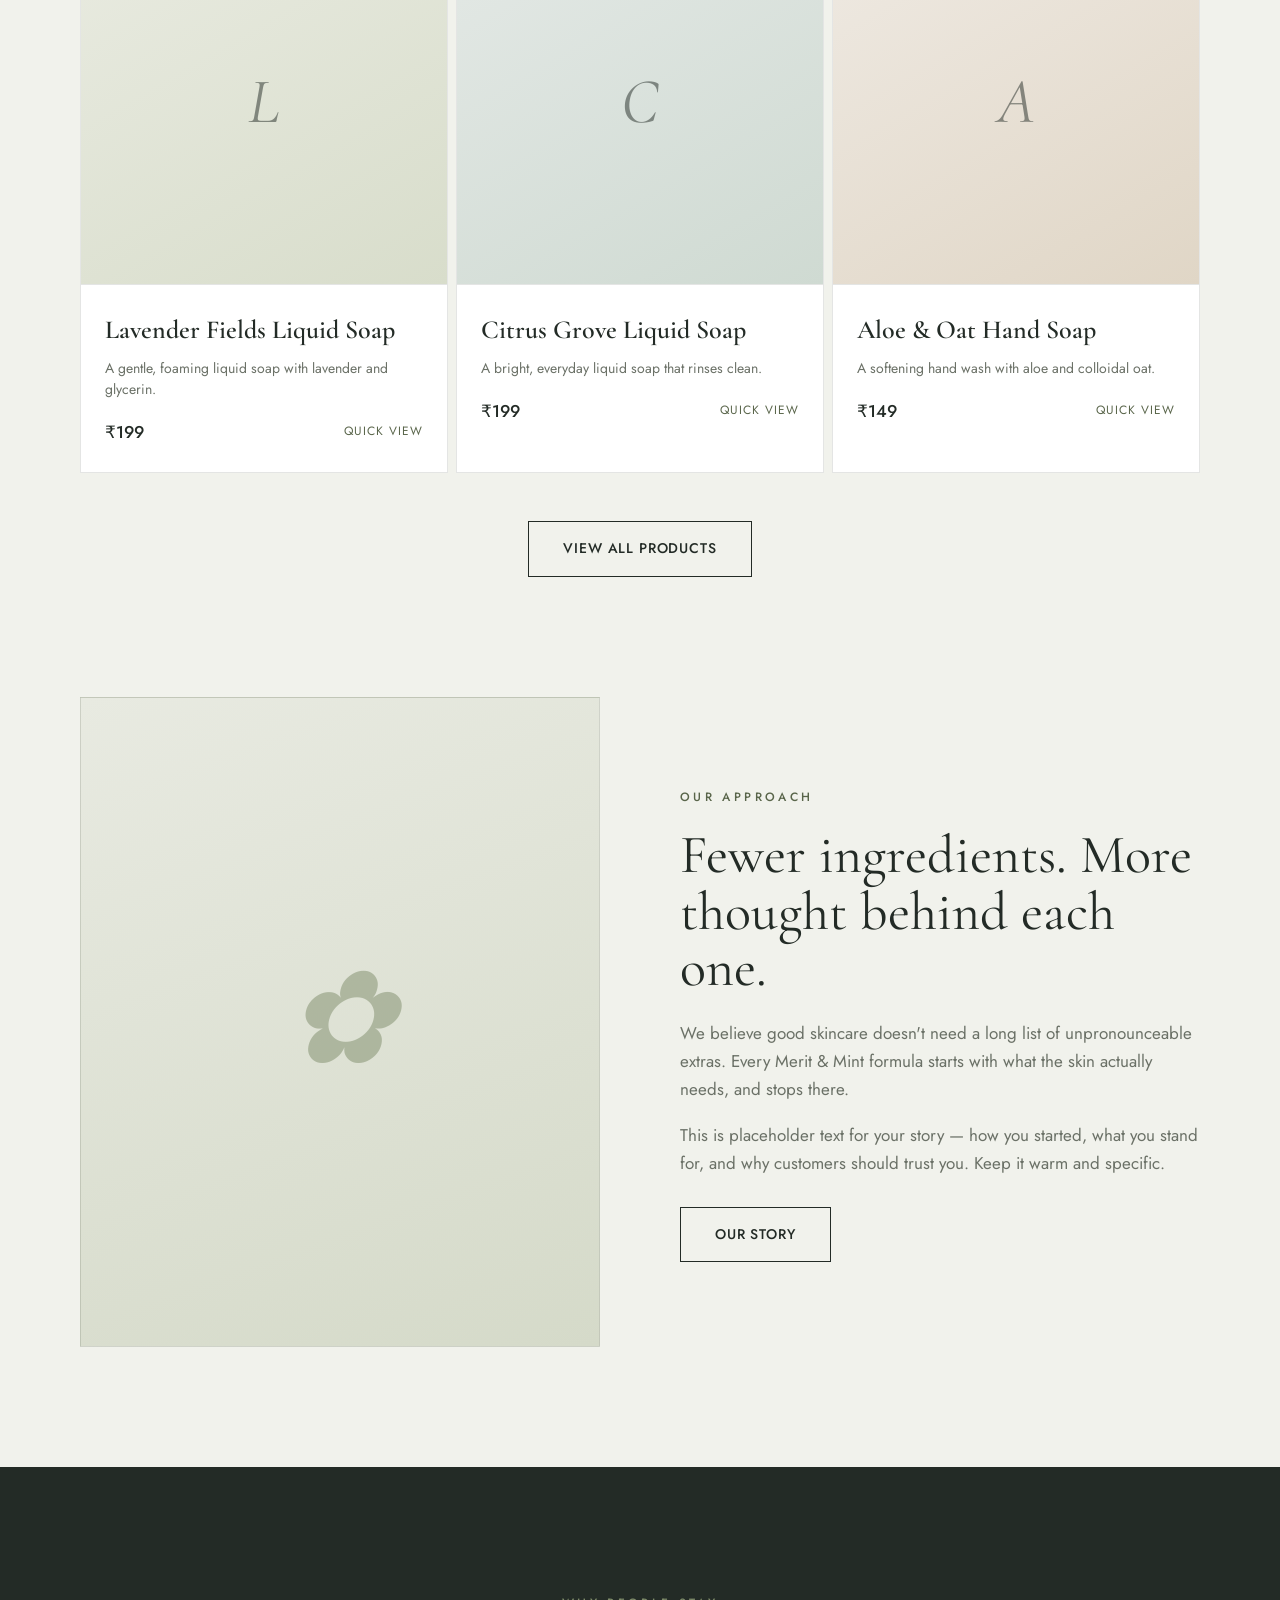
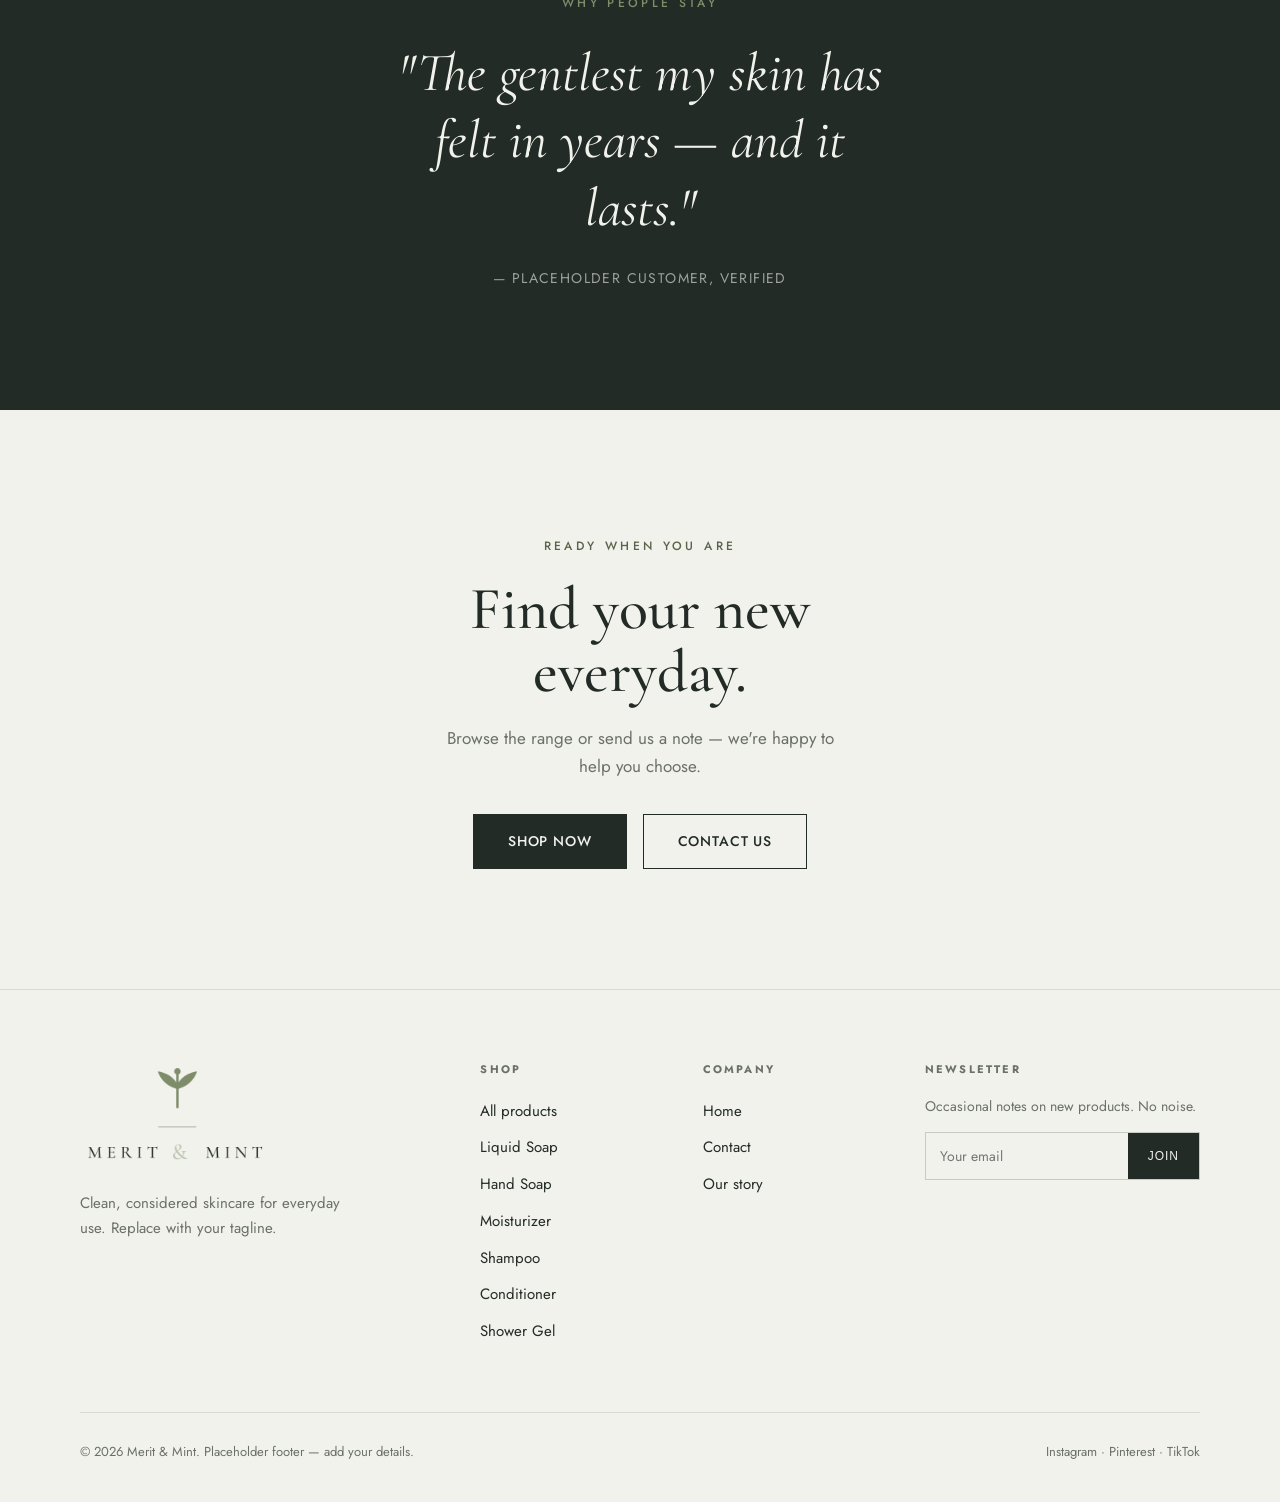
==== commit 3413301f: "Add finalized brand logo: nav mark, footer lockup, favicon set" ====
--- a/index.html
+++ b/index.html
@@ -5,6 +5,10 @@
 <meta name="viewport" content="width=device-width, initial-scale=1.0">
 <title>Merit &amp; Mint — Clean skincare, made simple</title>
 <meta name="description" content="Merit &amp; Mint makes clean, considered liquid soap, hand soap, moisturizer, shampoo, conditioner, and shower gel for everyday skin.">
+<link rel="icon" href="favicon.ico" sizes="any">
+<link rel="icon" type="image/png" sizes="32x32" href="assets/favicon-32.png">
+<link rel="icon" type="image/png" sizes="16x16" href="assets/favicon-16.png">
+<link rel="apple-touch-icon" href="assets/apple-touch-icon.png">
 <link rel="preconnect" href="https://fonts.googleapis.com">
 <link rel="preconnect" href="https://fonts.gstatic.com" crossorigin>
 <link href="https://fonts.googleapis.com/css2?family=Cormorant+Garamond:ital,wght@0,400;0,500;0,600;1,400;1,500&family=Jost:wght@300;400;500&display=swap" rel="stylesheet">
@@ -18,7 +22,10 @@
 <!-- NAV -->
 <header class="nav">
   <div class="wrap nav-inner">
-    <a href="index.html" class="brand">Merit&amp;Mint<small>Skincare</small></a>
+    <a href="index.html" class="brand">
+      <img src="assets/logo-mark.png" alt="Merit & Mint" class="brand-mark">
+      <span class="brand-text">Merit&amp;Mint<small>Skincare</small></span>
+    </a>
     <nav class="nav-links">
       <a href="index.html" class="active">Home</a>
       <a href="shop.html">Shop</a>
@@ -132,7 +139,7 @@
   <div class="wrap">
     <div class="foot-top">
       <div class="foot-brand">
-        <a href="index.html" class="brand">Merit&amp;Mint<small>Skincare</small></a>
+        <a href="index.html" class="foot-logo"><img src="assets/logo-full.png" alt="Merit & Mint" width="474" height="266"></a>
         <p>Clean, considered skincare for everyday use. Replace with your tagline.</p>
       </div>
       <div class="foot-col">
--- a/assets/style.css
+++ b/assets/style.css
@@ -66,7 +66,8 @@
   border-bottom:1px solid var(--line);
 }
 .nav-inner{display:flex;align-items:center;justify-content:space-between;height:82px}
-.brand{font-family:'Cormorant Garamond',serif;font-weight:600;font-size:27px;letter-spacing:.02em}
+.brand{display:flex;align-items:center;gap:12px;font-family:'Cormorant Garamond',serif;font-weight:600;font-size:27px;letter-spacing:.02em}
+.brand-mark{height:42px;width:auto;display:block}
 .brand small{font-size:11px;letter-spacing:.3em;display:block;text-transform:uppercase;color:var(--stone);font-family:'Jost',sans-serif;font-weight:400;margin-top:-4px}
 .nav-links{display:flex;gap:44px;align-items:center}
 .nav-links a{font-size:14px;letter-spacing:.06em;color:var(--stone);transition:color .2s}
@@ -219,7 +220,8 @@
 /* =================== FOOTER =================== */
 .footer{border-top:1px solid var(--line);padding:70px 0 40px}
 .foot-top{display:grid;grid-template-columns:2fr 1fr 1fr 1.3fr;gap:44px;margin-bottom:56px}
-.foot-brand .brand{margin-bottom:16px}
+.foot-logo{display:inline-block;margin-bottom:16px}
+.foot-logo img{width:190px;height:auto;display:block}
 .foot-brand p{color:var(--stone);font-size:15px;max-width:30ch}
 .foot-col h5{font-size:11px;letter-spacing:.2em;text-transform:uppercase;color:var(--stone);margin-bottom:20px}
 .foot-col a{display:block;font-size:15px;margin-bottom:12px;color:var(--ink);transition:color .2s}
@@ -262,6 +264,8 @@
   .wrap{padding:0 22px}
   .section{padding:80px 0}
   .hero{padding:64px 0 76px}
+  .brand-mark{height:32px}
+  .brand{gap:9px}
   .strip-inner{grid-template-columns:1fr}
   .strip-item{border-right:none}
   .grid{grid-template-columns:1fr}
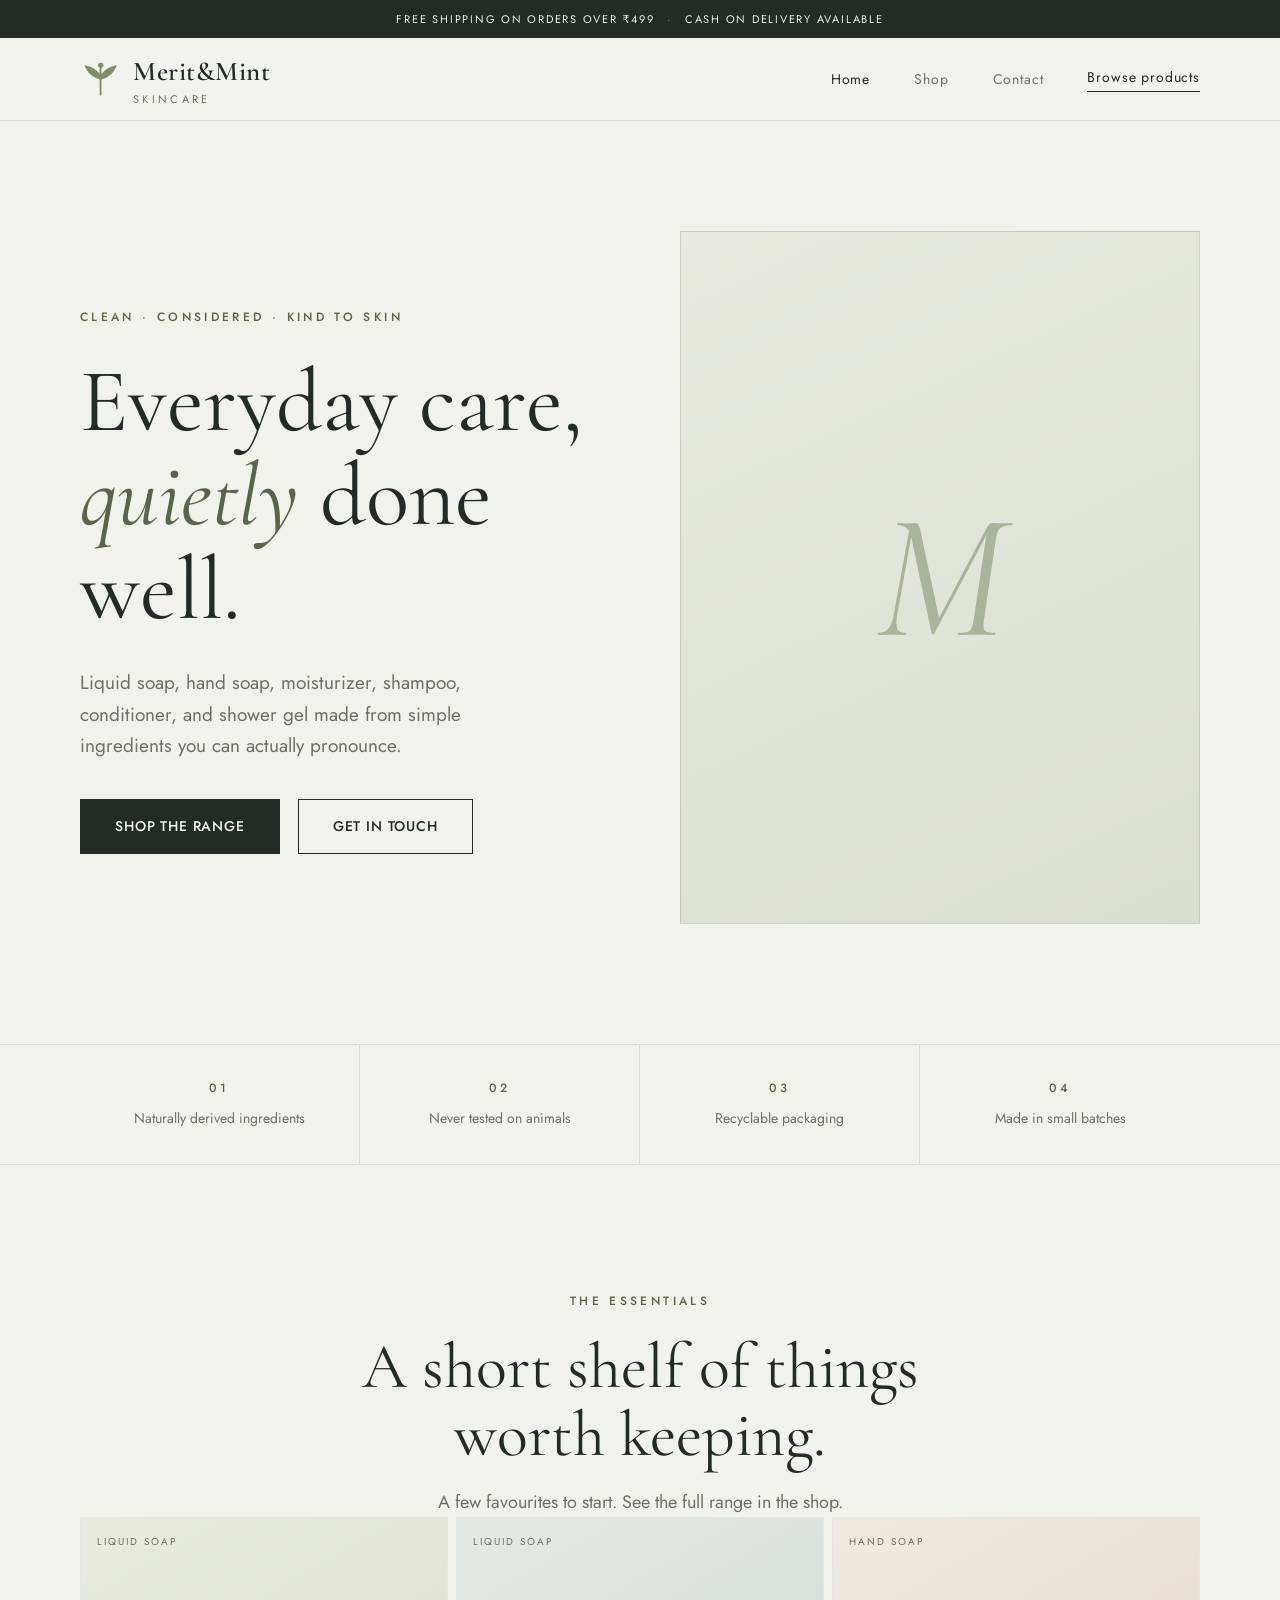
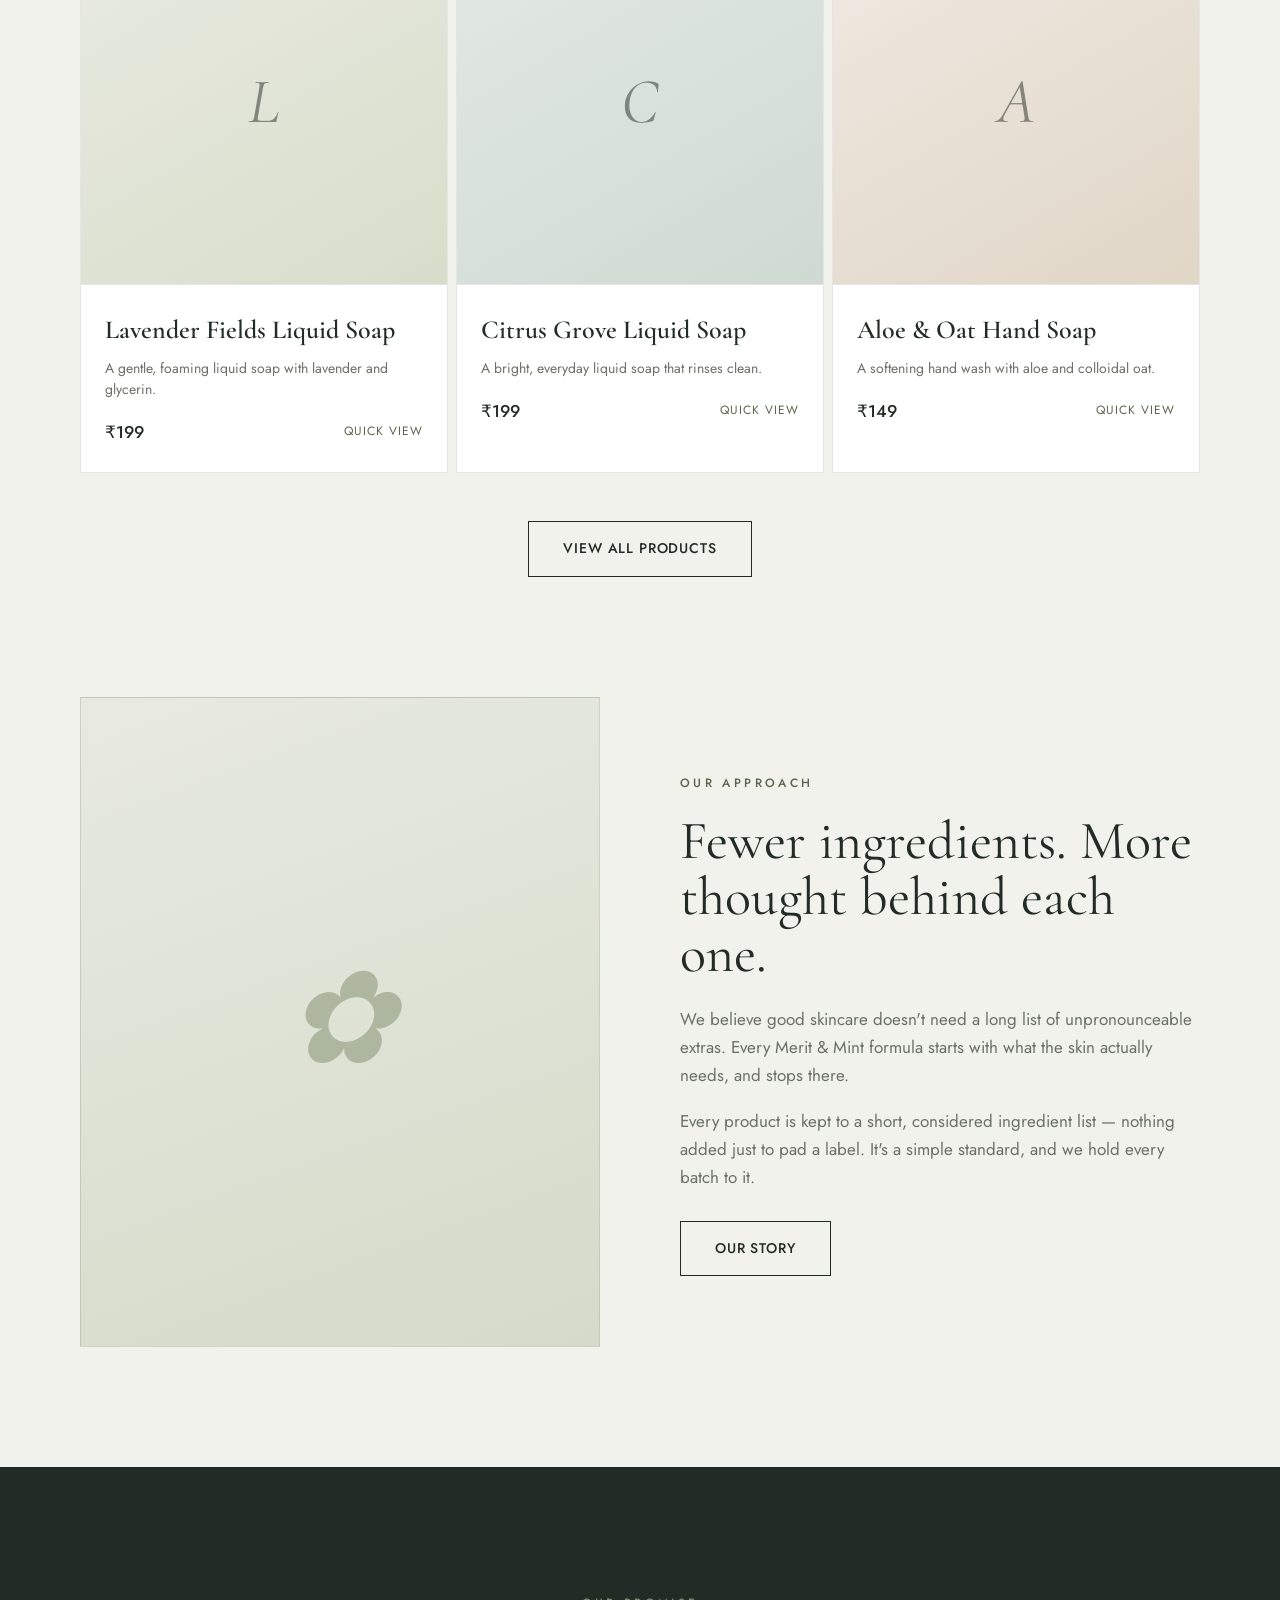
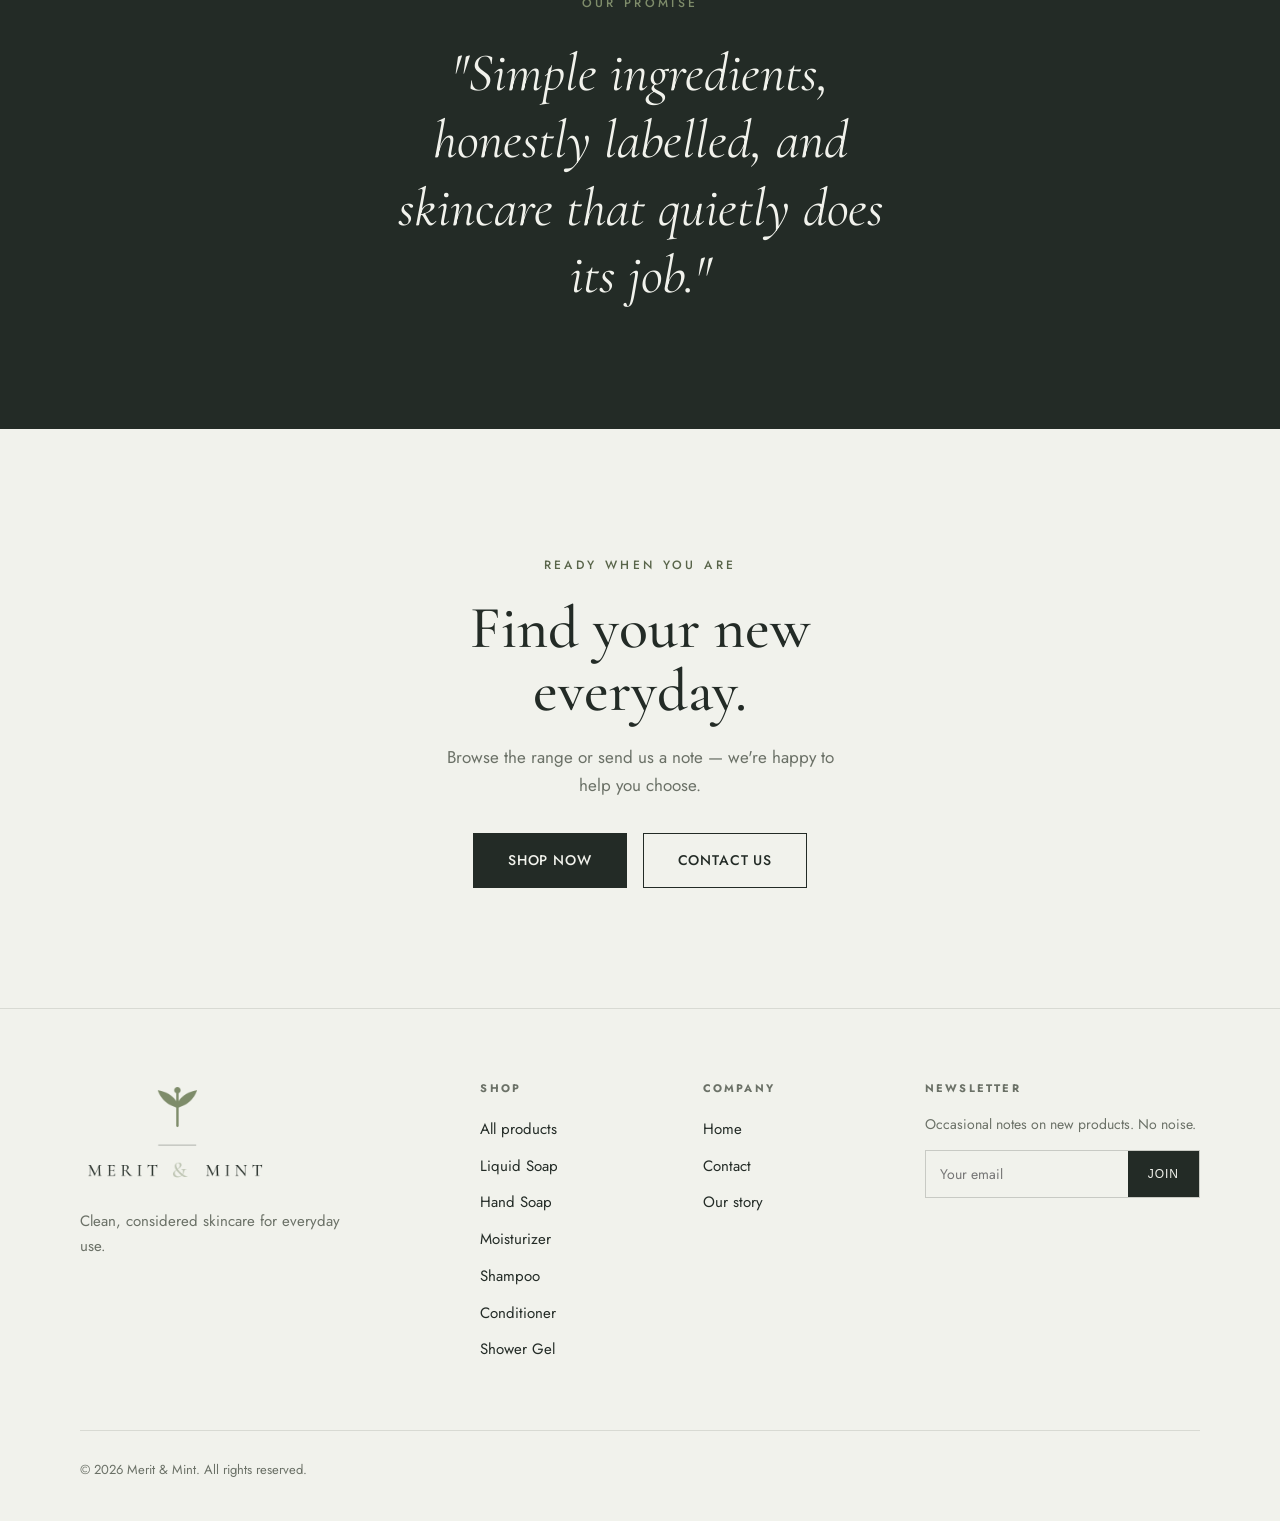
==== commit bfd70778: "Go live: wire real forms via Web3Forms, add real contact details, remove placeholder content" ====
--- a/index.html
+++ b/index.html
@@ -50,7 +50,6 @@
     </div>
     <figure class="hero-figure reveal">
       <span class="leaf">M</span>
-      <span class="tag">Replace with product photo</span>
     </figure>
   </div>
 </section>
@@ -90,7 +89,7 @@
       <span class="label">Our approach</span>
       <h2 class="serif">Fewer ingredients. More thought behind each one.</h2>
       <p>We believe good skincare doesn't need a long list of unpronounceable extras. Every Merit &amp; Mint formula starts with what the skin actually needs, and stops there.</p>
-      <p>This is placeholder text for your story — how you started, what you stand for, and why customers should trust you. Keep it warm and specific.</p>
+      <p>Every product is kept to a short, considered ingredient list — nothing added just to pad a label. It's a simple standard, and we hold every batch to it.</p>
       <a href="contact.html" class="btn btn-line" style="margin-top:12px">Our story</a>
     </div>
   </div>
@@ -99,9 +98,8 @@
 <!-- BAND / QUOTE -->
 <section class="section band">
   <div class="wrap center">
-    <span class="label">Why people stay</span>
-    <blockquote>"The gentlest my skin has felt in years — and it lasts."</blockquote>
-    <p style="color:rgba(241,242,236,.6);margin-top:26px;font-size:14px;letter-spacing:.1em">— PLACEHOLDER CUSTOMER, VERIFIED</p>
+    <span class="label">Our promise</span>
+    <blockquote>"Simple ingredients, honestly labelled, and skincare that quietly does its job."</blockquote>
   </div>
 </section>
 
@@ -140,7 +138,7 @@
     <div class="foot-top">
       <div class="foot-brand">
         <a href="index.html" class="foot-logo"><img src="assets/logo-full.png" alt="Merit & Mint" width="474" height="266"></a>
-        <p>Clean, considered skincare for everyday use. Replace with your tagline.</p>
+        <p>Clean, considered skincare for everyday use.</p>
       </div>
       <div class="foot-col">
         <h5>Shop</h5>
@@ -162,14 +160,18 @@
         <h5 style="font-size:11px;letter-spacing:.2em;text-transform:uppercase;color:var(--stone);margin-bottom:16px">Newsletter</h5>
         <p>Occasional notes on new products. No noise.</p>
         <form class="row" id="news-form">
-          <input type="email" placeholder="Your email" aria-label="Email" required>
+          <input type="hidden" name="access_key" value="b7019229-a9c9-4ab1-8d49-d7867fa2e388">
+          <input type="hidden" name="subject" value="Newsletter signup — Merit & Mint">
+          <input type="hidden" name="from_name" value="Merit & Mint — Newsletter">
+          <input type="checkbox" name="botcheck" class="hidden" style="display:none" tabindex="-1" autocomplete="off">
+          <input type="email" name="email" placeholder="Your email" aria-label="Email" required>
           <button type="submit">Join</button>
         </form>
+        <p class="news-error" id="news-error"></p>
       </div>
     </div>
     <div class="foot-bottom">
-      <span>© <span id="year">2026</span> Merit &amp; Mint. Placeholder footer — add your details.</span>
-      <span>Instagram · Pinterest · TikTok</span>
+      <span>© <span id="year">2026</span> Merit &amp; Mint. All rights reserved.</span>
     </div>
   </div>
 </footer>
--- a/assets/style.css
+++ b/assets/style.css
@@ -191,6 +191,13 @@
   color:var(--sage-deep);font-size:15px;
 }
 .form-success.show{display:block}
+.form-error{
+  display:none;padding:18px 20px;border:1px solid #C97B5E;background:#F5E9E3;
+  color:#8A4A2E;font-size:14px;margin-top:18px;
+}
+.form-error.show{display:block}
+.btn:disabled{opacity:.55;cursor:not-allowed}
+.btn:disabled:hover{background:var(--ink);color:var(--bg)}
 
 /* =================== QUICK-VIEW MODAL =================== */
 .modal{
@@ -231,6 +238,9 @@
 .foot-news input{flex:1;border:none;background:transparent;padding:13px 14px;font-family:inherit;font-size:14px;color:var(--ink)}
 .foot-news input:focus{outline:none}
 .foot-news button{border:none;background:var(--ink);color:var(--bg);padding:0 20px;cursor:pointer;font-size:12px;letter-spacing:.08em;text-transform:uppercase}
+.foot-news button:disabled{opacity:.6;cursor:not-allowed}
+.news-error{display:none;font-size:12px;color:#8A4A2E;margin-top:10px}
+.news-error.show{display:block}
 .foot-bottom{display:flex;justify-content:space-between;padding-top:28px;border-top:1px solid var(--line);color:var(--stone);font-size:13px;flex-wrap:wrap;gap:10px}
 
 /* =================== REVEAL =================== */
